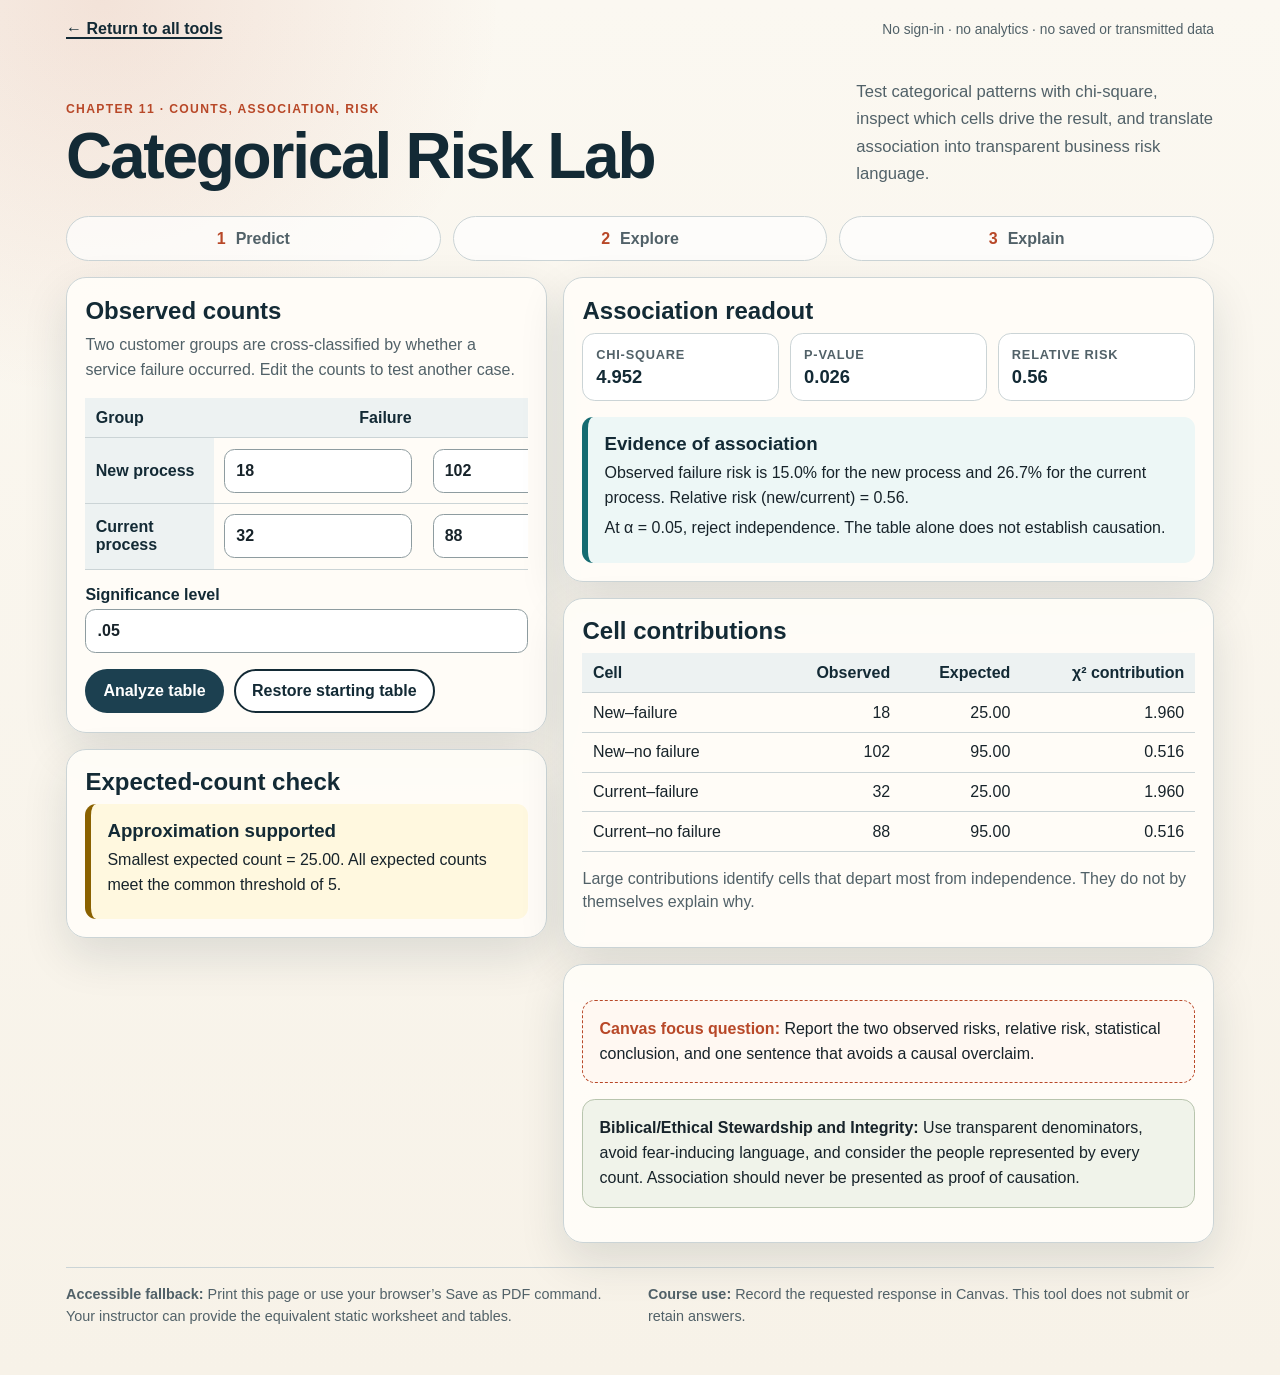
==== modules/categorical-risk/index.html @ 6c1b3ff9 "Add BUS-2150 interactive statistics labs" ====
<!doctype html>
<html lang="en">
<head>
  <meta charset="utf-8" />
  <meta name="viewport" content="width=device-width, initial-scale=1" />
  <title>Categorical Risk Lab | BUS-2150</title>
  <meta name="description" content="Test categorical patterns with chi-square, inspect which cells drive the result, and translate association into transparent business risk language." />
  <link rel="canonical" href="https://tools.benhartlage.com/categorical-risk/" />
  <link rel="stylesheet" href="./styles.css" />
</head>
<body>
  <a class="skip-link" href="#main">Skip to activity</a>
  <div class="shell">
    <header class="topbar">
      <a class="return" href="https://tools.benhartlage.com/">← Return to all tools</a>
      <p class="privacy">No sign-in · no analytics · no saved or transmitted data</p>
    </header>
    <section class="hero">
      <div><p class="eyebrow">Chapter 11 · Counts, association, risk</p><h1>Categorical Risk Lab</h1></div>
      <p class="lede">Test categorical patterns with chi-square, inspect which cells drive the result, and translate association into transparent business risk language.</p>
    </section>
    <div class="workflow" aria-label="Learning workflow">
      <div class="step"><strong>1</strong> Predict</div>
      <div class="step"><strong>2</strong> Explore</div>
      <div class="step"><strong>3</strong> Explain</div>
    </div>
    <main id="main"><div class="grid">
      <div class="stack">
        <section class="panel">
          <h2>Observed counts</h2>
          <p class="panel-copy">Two customer groups are cross-classified by whether a service failure occurred. Edit the counts to test another case.</p>
          <div class="table-wrap"><table>
            <thead><tr><th>Group</th><th>Failure</th><th>No failure</th></tr></thead>
            <tbody>
              <tr><th>New process</th><td><label><span class="sr-only">New process failures</span><input id="a" type="number" min="0" value="18"></label></td><td><label><span class="sr-only">New process no failures</span><input id="b" type="number" min="0" value="102"></label></td></tr>
              <tr><th>Current process</th><td><label><span class="sr-only">Current process failures</span><input id="c" type="number" min="0" value="32"></label></td><td><label><span class="sr-only">Current process no failures</span><input id="d" type="number" min="0" value="88"></label></td></tr>
            </tbody>
          </table></div>
          <label style="margin-top:1rem">Significance level<input id="alpha" type="number" min=".001" max=".2" step=".001" value=".05"></label>
          <div class="button-row"><button id="run" type="button">Analyze table</button><button id="reset" class="secondary" type="button">Restore starting table</button></div>
        </section>
        <section class="panel">
          <h2>Expected-count check</h2><div id="expected" class="result warning" aria-live="polite"></div>
        </section>
      </div>
      <div class="stack">
        <section class="panel">
          <h2>Association readout</h2>
          <div class="metric-grid">
            <div class="metric"><span>Chi-square</span><strong id="chi">—</strong></div>
            <div class="metric"><span>p-value</span><strong id="p">—</strong></div>
            <div class="metric"><span>Relative risk</span><strong id="rr">—</strong></div>
          </div>
          <div id="result" class="result" style="margin-top:1rem" aria-live="polite"></div>
        </section>
        <section class="panel">
          <h2>Cell contributions</h2>
          <div id="cells" class="table-wrap"></div>
          <p class="hint">Large contributions identify cells that depart most from independence. They do not by themselves explain why.</p>
        </section>
        <section class="panel">
          <p class="prompt"><strong>Canvas focus question:</strong> Report the two observed risks, relative risk, statistical conclusion, and one sentence that avoids a causal overclaim.</p>
          <p class="callout"><strong>Biblical/Ethical Stewardship and Integrity:</strong> Use transparent denominators, avoid fear-inducing language, and consider the people represented by every count. Association should never be presented as proof of causation.</p>
        </section>
      </div>
    </div></main>
    <footer class="footer">
      <p><strong>Accessible fallback:</strong> Print this page or use your browser’s Save as PDF command. Your instructor can provide the equivalent static worksheet and tables.</p>
      <p><strong>Course use:</strong> Record the requested response in Canvas. This tool does not submit or retain answers.</p>
    </footer>
  </div>
  <script src="./app.js"></script>
</body>
</html>
---- modules/categorical-risk/styles.css ----
:root {
  --navy: #132a35;
  --navy-2: #1c4050;
  --cream: #f7f2e8;
  --paper: #fffdf8;
  --ink: #17232a;
  --muted: #516168;
  --line: #cbd4d6;
  --orange: #b84828;
  --teal: #146b71;
  --green: #24633e;
  --red: #982f2f;
  --gold: #8a6100;
  --focus: #005fcc;
  --shadow: 0 18px 46px rgba(19, 42, 53, 0.12);
}

* { box-sizing: border-box; }
html { color-scheme: light; }
body {
  margin: 0;
  font-family: "Segoe UI", Arial, sans-serif;
  color: var(--ink);
  background:
    radial-gradient(circle at 8% 0%, rgba(184, 72, 40, 0.12), transparent 25rem),
    linear-gradient(180deg, #fbf8f1, var(--cream));
}
button, input, select, textarea { font: inherit; }
button, input, select, textarea, a { outline-offset: 3px; }
:focus-visible { outline: 3px solid var(--focus); }
.skip-link {
  position: fixed;
  z-index: 20;
  left: 1rem;
  top: -5rem;
  padding: .75rem 1rem;
  background: #fff;
  color: #000;
  border: 2px solid #000;
}
.skip-link:focus { top: 1rem; }
.shell { max-width: 1180px; margin: 0 auto; padding: 1.25rem 1rem 3rem; }
.topbar { display: flex; justify-content: space-between; gap: 1rem; align-items: center; }
.return {
  color: var(--navy);
  font-weight: 700;
  text-decoration-thickness: 2px;
  text-underline-offset: 3px;
}
.privacy { color: var(--muted); font-size: .86rem; margin: 0; text-align: right; }
.hero {
  display: grid;
  grid-template-columns: minmax(0, 1.5fr) minmax(16rem, .7fr);
  gap: 1.5rem;
  padding: 2.5rem 0 1.75rem;
  align-items: end;
}
.eyebrow, .kicker {
  margin: 0 0 .5rem;
  color: var(--orange);
  text-transform: uppercase;
  letter-spacing: .11em;
  font-weight: 800;
  font-size: .76rem;
}
h1, h2, h3 { color: var(--navy); }
h1 { font-size: clamp(2.2rem, 5vw, 4.25rem); line-height: 1; letter-spacing: -.035em; margin: 0; }
.lede { color: var(--muted); font-size: 1.04rem; line-height: 1.65; margin: 0; }
.workflow {
  display: grid;
  grid-template-columns: repeat(3, 1fr);
  gap: .75rem;
  margin-bottom: 1rem;
}
.step {
  padding: .8rem 1rem;
  background: rgba(255,255,255,.68);
  border: 1px solid var(--line);
  border-radius: 999px;
  color: var(--muted);
  font-weight: 700;
  text-align: center;
}
.step strong { color: var(--orange); margin-right: .35rem; }
.grid {
  display: grid;
  grid-template-columns: minmax(18rem, .85fr) minmax(0, 1.15fr);
  gap: 1rem;
  align-items: start;
}
.panel {
  background: rgba(255, 253, 248, .94);
  border: 1px solid var(--line);
  border-radius: 1.25rem;
  padding: 1.15rem;
  box-shadow: var(--shadow);
  min-width: 0;
}
.stack { min-width: 0; }
.panel + .panel, .stack > * + * { margin-top: 1rem; }
.panel h2, .panel h3 { margin: 0 0 .5rem; }
.panel-copy { color: var(--muted); line-height: 1.55; margin: 0 0 1rem; }
fieldset { border: 0; margin: 0; padding: 0; min-width: 0; }
legend { color: var(--navy); font-weight: 800; margin-bottom: .65rem; }
.fields { display: grid; grid-template-columns: repeat(2, minmax(0,1fr)); gap: .8rem; }
.fields.three { grid-template-columns: repeat(3, minmax(0,1fr)); }
label { display: grid; gap: .35rem; color: var(--navy); font-weight: 700; }
label small, .hint { color: var(--muted); font-weight: 400; line-height: 1.4; }
input, select, textarea {
  width: 100%;
  min-height: 2.75rem;
  border: 1px solid #8e9ca0;
  border-radius: .65rem;
  padding: .55rem .7rem;
  color: var(--ink);
  background: #fff;
}
textarea { min-height: 6rem; resize: vertical; }
.button-row { display: flex; flex-wrap: wrap; gap: .65rem; margin-top: 1rem; }
button, .button {
  display: inline-flex;
  align-items: center;
  justify-content: center;
  border: 2px solid transparent;
  border-radius: 999px;
  padding: .65rem 1rem;
  min-height: 2.75rem;
  font-weight: 800;
  cursor: pointer;
  color: #fff;
  background: var(--navy-2);
  text-decoration: none;
}
button.secondary, .button.secondary { background: #fff; color: var(--navy); border-color: var(--navy); }
button:hover, .button:hover { filter: brightness(.94); }
button:disabled { opacity: .55; cursor: not-allowed; }
.choice-list { display: grid; gap: .55rem; }
.choice {
  grid-template-columns: auto 1fr;
  align-items: start;
  padding: .7rem;
  border: 1px solid var(--line);
  border-radius: .7rem;
  background: #fff;
  font-weight: 600;
}
.choice input { width: 1.1rem; min-height: 1.1rem; margin-top: .15rem; }
.result {
  border-left: .4rem solid var(--teal);
  background: #edf7f6;
  padding: 1rem;
  border-radius: .7rem;
}
.result.error { border-color: var(--red); background: #fff0f0; }
.result.warning { border-color: var(--gold); background: #fff8df; }
.result.success { border-color: var(--green); background: #edf8f0; }
.result h3 { margin: 0 0 .35rem; }
.result p { margin: .35rem 0; line-height: 1.55; }
.metric-grid { display: grid; grid-template-columns: repeat(3, minmax(0,1fr)); gap: .7rem; }
.metric {
  border: 1px solid var(--line);
  border-radius: .8rem;
  padding: .8rem;
  background: #fff;
}
.metric span { display: block; color: var(--muted); font-size: .8rem; font-weight: 700; text-transform: uppercase; letter-spacing: .06em; }
.metric strong { display: block; margin-top: .25rem; color: var(--navy); font-size: 1.15rem; overflow-wrap: break-word; }
.fields.three input { font-size: .86rem; padding-inline: .55rem; }
.meter { height: 1rem; border-radius: 999px; overflow: hidden; background: #dce5e6; margin: .75rem 0; }
.meter span { display: block; height: 100%; background: var(--teal); }
.table-wrap { overflow-x: auto; }
table { border-collapse: collapse; width: 100%; min-width: 34rem; }
th, td { text-align: right; padding: .65rem; border-bottom: 1px solid var(--line); }
th:first-child, td:first-child { text-align: left; }
th { color: var(--navy); background: #edf2f2; }
.prompt {
  padding: 1rem;
  border: 1px dashed var(--orange);
  border-radius: .8rem;
  background: #fff8f2;
  line-height: 1.55;
}
.prompt strong { color: var(--orange); }
.callout {
  border-radius: .8rem;
  padding: 1rem;
  background: #f0f3ea;
  border: 1px solid #b8c5ae;
  line-height: 1.55;
}
.scenario { font-size: 1.05rem; line-height: 1.65; }
.tag {
  display: inline-block;
  padding: .25rem .55rem;
  border-radius: 999px;
  background: #e8efef;
  color: var(--navy);
  font-size: .8rem;
  font-weight: 800;
}
.hidden { display: none !important; }
.sr-only {
  position: absolute;
  width: 1px;
  height: 1px;
  padding: 0;
  margin: -1px;
  overflow: hidden;
  clip: rect(0, 0, 0, 0);
  white-space: nowrap;
  border: 0;
}
.footer {
  display: grid;
  grid-template-columns: 1fr 1fr;
  gap: 1rem;
  border-top: 1px solid var(--line);
  margin-top: 1.5rem;
  padding-top: 1rem;
  color: var(--muted);
  font-size: .9rem;
  line-height: 1.5;
}
.footer p { margin: 0; }
@media (max-width: 800px) {
  .hero, .grid { grid-template-columns: 1fr; }
  .hero { padding-top: 1.5rem; }
  .workflow { grid-template-columns: 1fr; }
  .fields, .fields.three, .metric-grid { grid-template-columns: 1fr; }
  .privacy { text-align: left; }
  .topbar, .footer { grid-template-columns: 1fr; display: grid; }
}
@media (prefers-reduced-motion: reduce) { * { scroll-behavior: auto !important; transition: none !important; } }
@media print {
  body { background: #fff; }
  .topbar, .button-row, .workflow, .no-print { display: none !important; }
  .shell { max-width: none; padding: 0; }
  .panel { box-shadow: none; break-inside: avoid; }
  .grid { display: block; }
  .grid > * + * { margin-top: 1rem; }
}
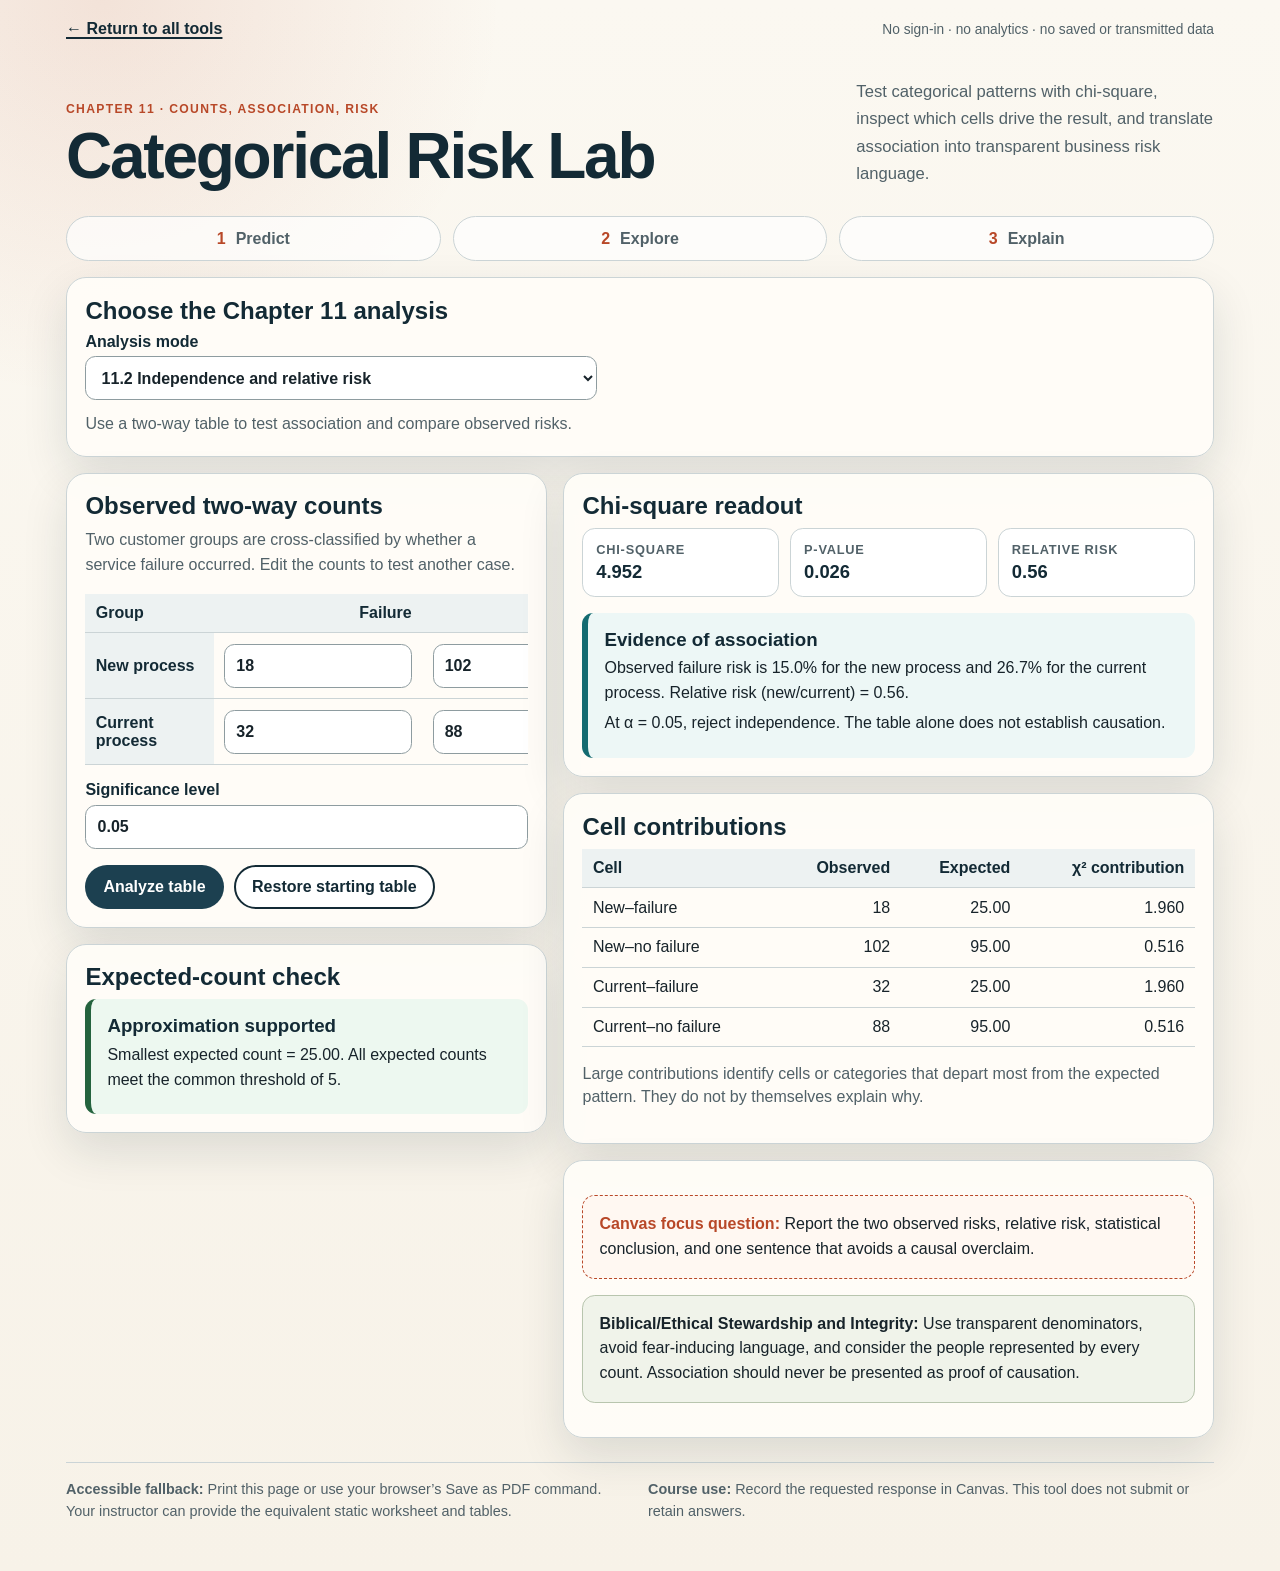
==== commit b4d5f77c: "Complete Gate 6 categorical and sampling access" ====
--- a/modules/categorical-risk/index.html
+++ b/modules/categorical-risk/index.html
@@ -17,26 +17,64 @@
     </header>
     <section class="hero">
       <div><p class="eyebrow">Chapter 11 · Counts, association, risk</p><h1>Categorical Risk Lab</h1></div>
-      <p class="lede">Test categorical patterns with chi-square, inspect which cells drive the result, and translate association into transparent business risk language.</p>
+      <p id="modeLede" class="lede">Test categorical patterns with chi-square, inspect which cells drive the result, and translate association into transparent business risk language.</p>
     </section>
     <div class="workflow" aria-label="Learning workflow">
       <div class="step"><strong>1</strong> Predict</div>
       <div class="step"><strong>2</strong> Explore</div>
       <div class="step"><strong>3</strong> Explain</div>
     </div>
+    <section class="panel mode-panel" aria-labelledby="analysisModeHeading">
+      <h2 id="analysisModeHeading">Choose the Chapter 11 analysis</h2>
+      <label for="analysisMode">Analysis mode
+        <select id="analysisMode">
+          <option value="independence">11.2 Independence and relative risk</option>
+          <option value="gof">11.1 Goodness of fit</option>
+        </select>
+      </label>
+      <p id="modeContext" class="panel-copy">Use a two-way table to test association and compare observed risks.</p>
+    </section>
     <main id="main"><div class="grid">
       <div class="stack">
         <section class="panel">
-          <h2>Observed counts</h2>
-          <p class="panel-copy">Two customer groups are cross-classified by whether a service failure occurred. Edit the counts to test another case.</p>
-          <div class="table-wrap"><table>
-            <thead><tr><th>Group</th><th>Failure</th><th>No failure</th></tr></thead>
-            <tbody>
-              <tr><th>New process</th><td><label><span class="sr-only">New process failures</span><input id="a" type="number" min="0" value="18"></label></td><td><label><span class="sr-only">New process no failures</span><input id="b" type="number" min="0" value="102"></label></td></tr>
-              <tr><th>Current process</th><td><label><span class="sr-only">Current process failures</span><input id="c" type="number" min="0" value="32"></label></td><td><label><span class="sr-only">Current process no failures</span><input id="d" type="number" min="0" value="88"></label></td></tr>
-            </tbody>
-          </table></div>
-          <label style="margin-top:1rem">Significance level<input id="alpha" type="number" min=".001" max=".2" step=".001" value=".05"></label>
+          <div id="independenceInputs">
+            <h2>Observed two-way counts</h2>
+            <p class="panel-copy">Two customer groups are cross-classified by whether a service failure occurred. Edit the counts to test another case.</p>
+            <div class="table-wrap"><table>
+              <thead><tr><th>Group</th><th>Failure</th><th>No failure</th></tr></thead>
+              <tbody>
+                <tr><th>New process</th><td><label><span class="sr-only">New process failures</span><input id="a" type="number" min="0" value="18"></label></td><td><label><span class="sr-only">New process no failures</span><input id="b" type="number" min="0" value="102"></label></td></tr>
+                <tr><th>Current process</th><td><label><span class="sr-only">Current process failures</span><input id="c" type="number" min="0" value="32"></label></td><td><label><span class="sr-only">Current process no failures</span><input id="d" type="number" min="0" value="88"></label></td></tr>
+              </tbody>
+            </table></div>
+          </div>
+          <div id="gofInputs" class="hidden">
+            <h2>Observed category counts</h2>
+            <p class="panel-copy">Compare the observed complaint mix with a stated model. Expected percentages must total 100%.</p>
+            <div class="gof-fields">
+              <fieldset class="category-card">
+                <legend>Billing</legend>
+                <label for="gofObs0">Observed count<input id="gofObs0" type="number" min="0" value="18"></label>
+                <label for="gofPct0">Expected percentage<input id="gofPct0" type="number" min=".001" max="100" step=".1" value="25"></label>
+              </fieldset>
+              <fieldset class="category-card">
+                <legend>Delivery</legend>
+                <label for="gofObs1">Observed count<input id="gofObs1" type="number" min="0" value="22"></label>
+                <label for="gofPct1">Expected percentage<input id="gofPct1" type="number" min=".001" max="100" step=".1" value="25"></label>
+              </fieldset>
+              <fieldset class="category-card">
+                <legend>Product</legend>
+                <label for="gofObs2">Observed count<input id="gofObs2" type="number" min="0" value="35"></label>
+                <label for="gofPct2">Expected percentage<input id="gofPct2" type="number" min=".001" max="100" step=".1" value="25"></label>
+              </fieldset>
+              <fieldset class="category-card">
+                <legend>Service</legend>
+                <label for="gofObs3">Observed count<input id="gofObs3" type="number" min="0" value="25"></label>
+                <label for="gofPct3">Expected percentage<input id="gofPct3" type="number" min=".001" max="100" step=".1" value="25"></label>
+              </fieldset>
+            </div>
+          </div>
+          <label class="alpha-field" for="alpha">Significance level<input id="alpha" type="number" min=".001" max=".2" step=".001" value=".05"></label>
           <div class="button-row"><button id="run" type="button">Analyze table</button><button id="reset" class="secondary" type="button">Restore starting table</button></div>
         </section>
         <section class="panel">
@@ -45,21 +83,21 @@
       </div>
       <div class="stack">
         <section class="panel">
-          <h2>Association readout</h2>
+          <h2>Chi-square readout</h2>
           <div class="metric-grid">
             <div class="metric"><span>Chi-square</span><strong id="chi">—</strong></div>
             <div class="metric"><span>p-value</span><strong id="p">—</strong></div>
-            <div class="metric"><span>Relative risk</span><strong id="rr">—</strong></div>
+            <div class="metric"><span id="thirdMetricLabel">Relative risk</span><strong id="rr">—</strong></div>
           </div>
           <div id="result" class="result" style="margin-top:1rem" aria-live="polite"></div>
         </section>
         <section class="panel">
-          <h2>Cell contributions</h2>
+          <h2 id="contributionsHeading">Cell contributions</h2>
           <div id="cells" class="table-wrap"></div>
-          <p class="hint">Large contributions identify cells that depart most from independence. They do not by themselves explain why.</p>
+          <p class="hint">Large contributions identify cells or categories that depart most from the expected pattern. They do not by themselves explain why.</p>
         </section>
         <section class="panel">
-          <p class="prompt"><strong>Canvas focus question:</strong> Report the two observed risks, relative risk, statistical conclusion, and one sentence that avoids a causal overclaim.</p>
+          <p class="prompt"><strong>Canvas focus question:</strong> <span id="focusQuestion">Report the two observed risks, relative risk, statistical conclusion, and one sentence that avoids a causal overclaim.</span></p>
           <p class="callout"><strong>Biblical/Ethical Stewardship and Integrity:</strong> Use transparent denominators, avoid fear-inducing language, and consider the people represented by every count. Association should never be presented as proof of causation.</p>
         </section>
       </div>
@@ -71,4 +109,4 @@
   </div>
   <script src="./app.js"></script>
 </body>
-</html>+</html>
--- a/modules/categorical-risk/styles.css
+++ b/modules/categorical-risk/styles.css
@@ -19,6 +19,7 @@
 html { color-scheme: light; }
 body {
   margin: 0;
+  min-width: 0;
   font-family: "Segoe UI", Arial, sans-serif;
   color: var(--ink);
   background:
@@ -82,6 +83,15 @@
   text-align: center;
 }
 .step strong { color: var(--orange); margin-right: .35rem; }
+.mode-panel {
+  margin-bottom: 1rem;
+}
+.mode-panel label {
+  max-width: 32rem;
+}
+.mode-panel .panel-copy {
+  margin: .75rem 0 0;
+}
 .grid {
   display: grid;
   grid-template-columns: minmax(18rem, .85fr) minmax(0, 1.15fr);
@@ -96,7 +106,7 @@
   box-shadow: var(--shadow);
   min-width: 0;
 }
-.stack { min-width: 0; }
+.stack, main { min-width: 0; max-width: 100%; }
 .panel + .panel, .stack > * + * { margin-top: 1rem; }
 .panel h2, .panel h3 { margin: 0 0 .5rem; }
 .panel-copy { color: var(--muted); line-height: 1.55; margin: 0 0 1rem; }
@@ -104,6 +114,23 @@
 legend { color: var(--navy); font-weight: 800; margin-bottom: .65rem; }
 .fields { display: grid; grid-template-columns: repeat(2, minmax(0,1fr)); gap: .8rem; }
 .fields.three { grid-template-columns: repeat(3, minmax(0,1fr)); }
+.gof-fields {
+  display: grid;
+  grid-template-columns: repeat(2, minmax(0, 1fr));
+  gap: .75rem;
+}
+.category-card {
+  padding: .8rem;
+  border: 1px solid var(--line);
+  border-radius: .8rem;
+  background: #fff;
+}
+.category-card label + label {
+  margin-top: .65rem;
+}
+.alpha-field {
+  margin-top: 1rem;
+}
 label { display: grid; gap: .35rem; color: var(--navy); font-weight: 700; }
 label small, .hint { color: var(--muted); font-weight: 400; line-height: 1.4; }
 input, select, textarea {
@@ -168,7 +195,13 @@
 .fields.three input { font-size: .86rem; padding-inline: .55rem; }
 .meter { height: 1rem; border-radius: 999px; overflow: hidden; background: #dce5e6; margin: .75rem 0; }
 .meter span { display: block; height: 100%; background: var(--teal); }
-.table-wrap { overflow-x: auto; }
+.table-wrap {
+  width: 100%;
+  max-width: 100%;
+  min-width: 0;
+  overflow-x: auto;
+  overscroll-behavior-inline: contain;
+}
 table { border-collapse: collapse; width: 100%; min-width: 34rem; }
 th, td { text-align: right; padding: .65rem; border-bottom: 1px solid var(--line); }
 th:first-child, td:first-child { text-align: left; }
@@ -201,12 +234,15 @@
 .hidden { display: none !important; }
 .sr-only {
   position: absolute;
+  left: 0;
+  top: 0;
   width: 1px;
   height: 1px;
   padding: 0;
   margin: -1px;
   overflow: hidden;
   clip: rect(0, 0, 0, 0);
+  clip-path: inset(50%);
   white-space: nowrap;
   border: 0;
 }
@@ -226,9 +262,18 @@
   .hero, .grid { grid-template-columns: 1fr; }
   .hero { padding-top: 1.5rem; }
   .workflow { grid-template-columns: 1fr; }
-  .fields, .fields.three, .metric-grid { grid-template-columns: 1fr; }
+  .fields, .fields.three, .gof-fields, .metric-grid { grid-template-columns: 1fr; }
   .privacy { text-align: left; }
   .topbar, .footer { grid-template-columns: 1fr; display: grid; }
+}
+@media (max-width: 360px) {
+  .shell { padding-inline: .5rem; }
+  .panel { padding: .85rem; border-radius: 1rem; }
+  .hero { gap: 1rem; }
+  h1 { font-size: 2.1rem; }
+  .button-row { display: grid; grid-template-columns: 1fr; }
+  .button-row button { width: 100%; }
+  th, td { padding: .55rem; }
 }
 @media (prefers-reduced-motion: reduce) { * { scroll-behavior: auto !important; transition: none !important; } }
 @media print {
@@ -238,4 +283,4 @@
   .panel { box-shadow: none; break-inside: avoid; }
   .grid { display: block; }
   .grid > * + * { margin-top: 1rem; }
-}+}
